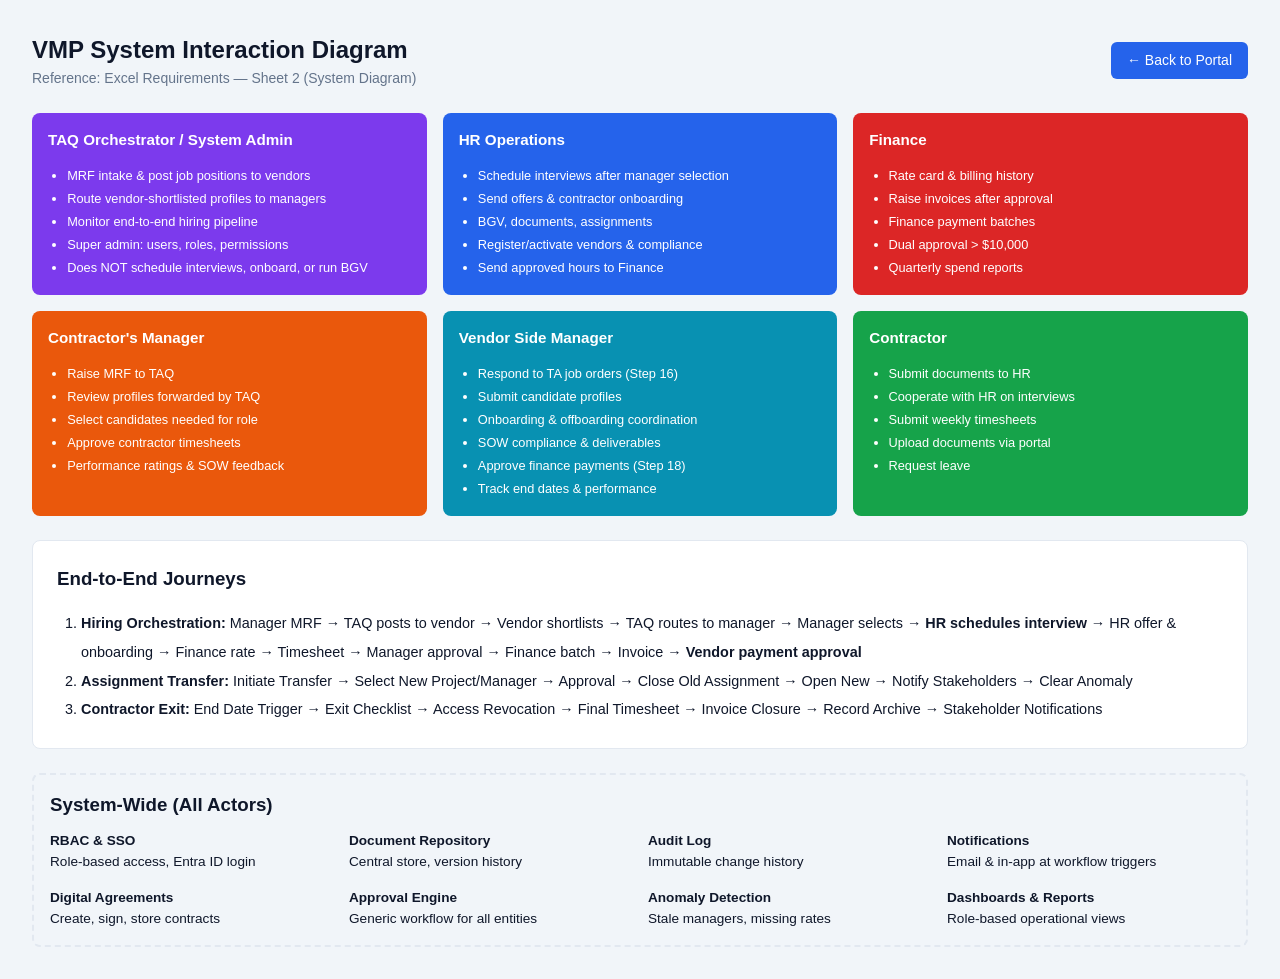
==== system-diagram.html @ d0c99cfb "Add VMP HTML mockup for stakeholder demos. Initial commit with static UI, workflow docs, and mock da" ====
<!DOCTYPE html>
<html lang="en">
<head>
  <meta charset="UTF-8">
  <meta name="viewport" content="width=device-width, initial-scale=1.0">
  <title>VMP — System Diagram</title>
  <link rel="stylesheet" href="assets/css/vmp.css">
  <style>
    .diagram-page { max-width: 1400px; margin: 0 auto; padding: 2rem; }
    .actor-box { border-radius: 8px; padding: 1rem; color: #fff; min-height: 180px; }
    .actor-box h3 { font-size: .95rem; margin-bottom: .75rem; }
    .actor-box ul { font-size: .8rem; padding-left: 1.2rem; line-height: 1.8; }
    .flow-section { background: var(--surface); border: 1px solid var(--border); border-radius: 8px; padding: 1.5rem; margin: 1.5rem 0; }
    .flow-section h3 { margin-bottom: 1rem; }
    .flow-section ol { padding-left: 1.5rem; line-height: 2; font-size: .9rem; }
    .system-wide { border: 2px dashed var(--border); border-radius: 8px; padding: 1rem; margin-top: 1.5rem; }
  </style>
</head>
<body style="background:var(--bg)">
  <div class="diagram-page">
    <div style="display:flex;justify-content:space-between;align-items:center;margin-bottom:1.5rem">
      <div>
        <h1 style="font-size:1.5rem">VMP System Interaction Diagram</h1>
        <p style="color:var(--muted);font-size:.875rem">Reference: Excel Requirements — Sheet 2 (System Diagram)</p>
      </div>
      <a href="index.html" class="btn btn-primary">← Back to Portal</a>
    </div>

    <div style="display:grid;grid-template-columns:repeat(3,1fr);gap:1rem">
      <div class="actor-box" style="background:#7c3aed">
        <h3>TAQ Orchestrator / System Admin</h3>
        <ul>
          <li>MRF intake & post job positions to vendors</li>
          <li>Route vendor-shortlisted profiles to managers</li>
          <li>Monitor end-to-end hiring pipeline</li>
          <li>Super admin: users, roles, permissions</li>
          <li>Does NOT schedule interviews, onboard, or run BGV</li>
        </ul>
      </div>
      <div class="actor-box" style="background:#2563eb">
        <h3>HR Operations</h3>
        <ul>
          <li>Schedule interviews after manager selection</li>
          <li>Send offers & contractor onboarding</li>
          <li>BGV, documents, assignments</li>
          <li>Register/activate vendors & compliance</li>
          <li>Send approved hours to Finance</li>
        </ul>
      </div>
      <div class="actor-box" style="background:#dc2626">
        <h3>Finance</h3>
        <ul>
          <li>Rate card & billing history</li>
          <li>Raise invoices after approval</li>
          <li>Finance payment batches</li>
          <li>Dual approval &gt; $10,000</li>
          <li>Quarterly spend reports</li>
        </ul>
      </div>
      <div class="actor-box" style="background:#ea580c">
        <h3>Contractor's Manager</h3>
        <ul>
          <li>Raise MRF to TAQ</li>
          <li>Review profiles forwarded by TAQ</li>
          <li>Select candidates needed for role</li>
          <li>Approve contractor timesheets</li>
          <li>Performance ratings & SOW feedback</li>
        </ul>
      </div>
      <div class="actor-box" style="background:#0891b2">
        <h3>Vendor Side Manager</h3>
        <ul>
          <li>Respond to TA job orders (Step 16)</li>
          <li>Submit candidate profiles</li>
          <li>Onboarding & offboarding coordination</li>
          <li>SOW compliance & deliverables</li>
          <li>Approve finance payments (Step 18)</li>
          <li>Track end dates & performance</li>
        </ul>
      </div>
      <div class="actor-box" style="background:#16a34a">
        <h3>Contractor</h3>
        <ul>
          <li>Submit documents to HR</li>
          <li>Cooperate with HR on interviews</li>
          <li>Submit weekly timesheets</li>
          <li>Upload documents via portal</li>
          <li>Request leave</li>
        </ul>
      </div>
    </div>

    <div class="flow-section">
      <h3>End-to-End Journeys</h3>
      <ol>
        <li><strong>Hiring Orchestration:</strong> Manager MRF → TAQ posts to vendor → Vendor shortlists → TAQ routes to manager → Manager selects → <strong>HR schedules interview</strong> → HR offer & onboarding → Finance rate → Timesheet → Manager approval → Finance batch → Invoice → <strong>Vendor payment approval</strong></li>
        <li><strong>Assignment Transfer:</strong> Initiate Transfer → Select New Project/Manager → Approval → Close Old Assignment → Open New → Notify Stakeholders → Clear Anomaly</li>
        <li><strong>Contractor Exit:</strong> End Date Trigger → Exit Checklist → Access Revocation → Final Timesheet → Invoice Closure → Record Archive → Stakeholder Notifications</li>
      </ol>
    </div>

    <div class="system-wide">
      <h3 style="margin-bottom:.75rem">System-Wide (All Actors)</h3>
      <div style="display:grid;grid-template-columns:repeat(4,1fr);gap:1rem;font-size:.85rem">
        <div><strong>RBAC & SSO</strong><br>Role-based access, Entra ID login</div>
        <div><strong>Document Repository</strong><br>Central store, version history</div>
        <div><strong>Audit Log</strong><br>Immutable change history</div>
        <div><strong>Notifications</strong><br>Email & in-app at workflow triggers</div>
        <div><strong>Digital Agreements</strong><br>Create, sign, store contracts</div>
        <div><strong>Approval Engine</strong><br>Generic workflow for all entities</div>
        <div><strong>Anomaly Detection</strong><br>Stale managers, missing rates</div>
        <div><strong>Dashboards & Reports</strong><br>Role-based operational views</div>
      </div>
    </div>
  </div>
</body>
</html>
---- assets/css/vmp.css ----
:root {
  --taq: #7c3aed;
  --hr: #2563eb;
  --finance: #dc2626;
  --manager: #ea580c;
  --contractor: #16a34a;
  --vendor: #0891b2;
  --bg: #f1f5f9;
  --surface: #ffffff;
  --border: #e2e8f0;
  --text: #0f172a;
  --muted: #64748b;
  --sidebar-w: 260px;
}

* { box-sizing: border-box; margin: 0; padding: 0; }

body {
  font-family: -apple-system, BlinkMacSystemFont, 'Segoe UI', Roboto, sans-serif;
  background: var(--bg);
  color: var(--text);
  line-height: 1.5;
}

a { color: var(--hr); text-decoration: none; }
a:hover { text-decoration: underline; }

/* Login */
.login-page {
  min-height: 100vh;
  display: flex;
  align-items: center;
  justify-content: center;
  background: linear-gradient(135deg, #1e293b 0%, #334155 100%);
}

.login-card {
  background: var(--surface);
  border-radius: 12px;
  padding: 2.5rem;
  width: 100%;
  max-width: 520px;
  box-shadow: 0 25px 50px rgba(0,0,0,.25);
}

.login-card h1 { font-size: 1.5rem; margin-bottom: .25rem; }
.login-card .subtitle { color: var(--muted); margin-bottom: 1.5rem; font-size: .9rem; }

.role-grid {
  display: grid;
  grid-template-columns: 1fr 1fr;
  gap: .75rem;
  margin: 1rem 0;
}

.role-btn {
  padding: 1rem;
  border: 2px solid var(--border);
  border-radius: 8px;
  background: var(--surface);
  cursor: pointer;
  text-align: left;
  transition: all .15s;
}

.role-btn:hover { border-color: var(--hr); background: #eff6ff; }
.role-btn.selected { border-color: var(--hr); background: #dbeafe; }
.role-btn .role-name { font-weight: 600; font-size: .85rem; }
.role-btn .role-desc { font-size: .75rem; color: var(--muted); margin-top: .25rem; }

.role-btn[data-role="taq"] { border-left: 4px solid var(--taq); }
.role-btn[data-role="hr"] { border-left: 4px solid var(--hr); }
.role-btn[data-role="finance"] { border-left: 4px solid var(--finance); }
.role-btn[data-role="manager"] { border-left: 4px solid var(--manager); }
.role-btn[data-role="contractor"] { border-left: 4px solid var(--contractor); }
.role-btn[data-role="vendor"] { border-left: 4px solid var(--vendor); }

.btn {
  display: inline-flex;
  align-items: center;
  gap: .5rem;
  padding: .5rem 1rem;
  border-radius: 6px;
  border: none;
  font-size: .875rem;
  font-weight: 500;
  cursor: pointer;
  transition: all .15s;
}

.btn-primary { background: var(--hr); color: #fff; }
.btn-primary:hover { background: #1d4ed8; }
.btn-secondary { background: var(--surface); color: var(--text); border: 1px solid var(--border); }
.btn-secondary:hover { background: var(--bg); }
.btn-success { background: #16a34a; color: #fff; }
.btn-danger { background: #dc2626; color: #fff; }
.btn-sm { padding: .35rem .65rem; font-size: .8rem; }

/* App shell */
.app-shell { display: flex; min-height: 100vh; }

.sidebar {
  width: var(--sidebar-w);
  background: #1e293b;
  color: #e2e8f0;
  display: flex;
  flex-direction: column;
  position: fixed;
  top: 0; left: 0; bottom: 0;
  overflow-y: auto;
  z-index: 100;
  border-right: 3px solid var(--sidebar-accent, #64748b);
  transition: border-color .2s ease;
}

.sidebar.role-taq { --sidebar-accent: var(--taq); }
.sidebar.role-hr { --sidebar-accent: var(--hr); }
.sidebar.role-finance { --sidebar-accent: var(--finance); }
.sidebar.role-manager { --sidebar-accent: var(--manager); }
.sidebar.role-contractor { --sidebar-accent: var(--contractor); }
.sidebar.role-vendor { --sidebar-accent: var(--vendor); }

.sidebar-role-label {
  padding: .5rem 1.25rem;
  font-size: .7rem;
  font-weight: 600;
  text-transform: uppercase;
  letter-spacing: .06em;
  color: var(--sidebar-accent, #94a3b8);
  border-bottom: 1px solid #334155;
  background: rgba(255,255,255,.03);
}

.sidebar-brand {
  padding: 1.25rem;
  border-bottom: 1px solid #334155;
  font-weight: 700;
  font-size: 1rem;
}

.sidebar-brand span { display: block; font-size: .7rem; font-weight: 400; color: #94a3b8; margin-top: .25rem; }

.sidebar-nav { padding: .75rem 0; flex: 1; }

.nav-section { padding: .5rem 1rem .25rem; font-size: .65rem; text-transform: uppercase; letter-spacing: .05em; color: #64748b; }

.nav-item {
  display: block;
  padding: .6rem 1.25rem;
  color: #cbd5e1;
  font-size: .875rem;
  cursor: pointer;
  border-left: 3px solid transparent;
  transition: all .15s;
}

.nav-item:hover { background: #334155; color: #fff; text-decoration: none; }
.nav-item.active { background: #334155; color: #fff; border-left-color: var(--sidebar-accent, var(--hr)); }

.nav-item .nav-badge {
  float: right;
  background: var(--finance);
  color: #fff;
  font-size: .65rem;
  font-weight: 700;
  padding: .1rem .4rem;
  border-radius: 999px;
  min-width: 18px;
  text-align: center;
}

.main-area { margin-left: var(--sidebar-w); flex: 1; display: flex; flex-direction: column; min-height: 100vh; }

.topbar {
  background: var(--surface);
  border-bottom: 1px solid var(--border);
  padding: .75rem 1.5rem;
  display: flex;
  align-items: center;
  justify-content: space-between;
  position: sticky;
  top: 0;
  z-index: 50;
}

.topbar-left h2 { font-size: 1.1rem; font-weight: 600; }
.topbar-left .breadcrumb { font-size: .8rem; color: var(--muted); }

.topbar-right { display: flex; align-items: center; gap: 1rem; }

.role-badge {
  padding: .25rem .75rem;
  border-radius: 999px;
  font-size: .75rem;
  font-weight: 600;
  color: #fff;
}

.role-badge.taq { background: var(--taq); }
.role-badge.hr { background: var(--hr); }
.role-badge.finance { background: var(--finance); }
.role-badge.manager { background: var(--manager); }
.role-badge.contractor { background: var(--contractor); }
.role-badge.vendor { background: var(--vendor); }

.notif-bell {
  position: relative;
  cursor: pointer;
  font-size: 1.25rem;
  padding: .25rem;
}

.notif-count {
  position: absolute;
  top: -4px; right: -4px;
  background: var(--finance);
  color: #fff;
  font-size: .65rem;
  font-weight: 700;
  width: 18px; height: 18px;
  border-radius: 50%;
  display: flex;
  align-items: center;
  justify-content: center;
}

.content { padding: 1.5rem; flex: 1; }

.screen-wrap { position: relative; }

/* Cards & stats */
.stats-grid {
  display: grid;
  grid-template-columns: repeat(auto-fit, minmax(200px, 1fr));
  gap: 1rem;
  margin-bottom: 1.5rem;
}

.stat-card {
  background: var(--surface);
  border: 1px solid var(--border);
  border-radius: 8px;
  padding: 1.25rem;
  cursor: pointer;
  transition: box-shadow .15s;
}

.stat-card:hover { box-shadow: 0 4px 12px rgba(0,0,0,.08); }
.stat-card .stat-value { font-size: 1.75rem; font-weight: 700; }
.stat-card .stat-label { font-size: .8rem; color: var(--muted); margin-top: .25rem; }
.stat-card .stat-change { font-size: .75rem; margin-top: .5rem; }
.stat-card.warning .stat-value { color: #ea580c; }
.stat-card.danger .stat-value { color: #dc2626; }
.stat-card.success .stat-value { color: #16a34a; }

.card {
  background: var(--surface);
  border: 1px solid var(--border);
  border-radius: 8px;
  margin-bottom: 1rem;
}

.card-header {
  padding: 1rem 1.25rem;
  border-bottom: 1px solid var(--border);
  display: flex;
  align-items: center;
  justify-content: space-between;
}

.card-header h3 { font-size: 1rem; font-weight: 600; }
.card-body { padding: 1.25rem; }

.grid-2 { display: grid; grid-template-columns: 1fr 1fr; gap: 1rem; }
.grid-3 { display: grid; grid-template-columns: 1fr 1fr 1fr; gap: 1rem; }

/* Tables */
.table-wrap { overflow-x: auto; }

table {
  width: 100%;
  border-collapse: collapse;
  font-size: .875rem;
}

th {
  text-align: left;
  padding: .75rem 1rem;
  background: var(--bg);
  border-bottom: 2px solid var(--border);
  font-weight: 600;
  font-size: .8rem;
  color: var(--muted);
  white-space: nowrap;
}

td {
  padding: .75rem 1rem;
  border-bottom: 1px solid var(--border);
  vertical-align: middle;
}

tr:hover td { background: #f8fafc; }

/* Badges */
.badge {
  display: inline-block;
  padding: .2rem .6rem;
  border-radius: 999px;
  font-size: .7rem;
  font-weight: 600;
  white-space: nowrap;
}

.badge-draft { background: #f1f5f9; color: #475569; }
.badge-pending { background: #fef3c7; color: #92400e; }
.badge-approved { background: #dcfce7; color: #166534; }
.badge-active { background: #dbeafe; color: #1e40af; }
.badge-rejected { background: #fee2e2; color: #991b1b; }
.badge-blocked { background: #fecaca; color: #7f1d1d; }
.badge-resolved { background: #d1fae5; color: #065f46; }
.badge-suspended { background: #e2e8f0; color: #475569; }
.badge-exited { background: #f1f5f9; color: #64748b; }
.badge-onboarding { background: #ede9fe; color: #5b21b6; }
.badge-cleared { background: #dcfce7; color: #166534; }
.badge-failed { background: #fee2e2; color: #991b1b; }
.badge-paid { background: #bbf7d0; color: #14532d; }

/* Forms */
.form-grid {
  display: grid;
  grid-template-columns: 1fr 1fr;
  gap: 1rem;
}

.form-group { margin-bottom: 1rem; }
.form-group.full { grid-column: 1 / -1; }

.form-group label {
  display: block;
  font-size: .8rem;
  font-weight: 500;
  margin-bottom: .35rem;
  color: var(--muted);
}

.form-group input,
.form-group select,
.form-group textarea {
  width: 100%;
  padding: .5rem .75rem;
  border: 1px solid var(--border);
  border-radius: 6px;
  font-size: .875rem;
}

.form-group input:disabled,
.form-group select:disabled {
  background: var(--bg);
  color: var(--muted);
}

.form-actions {
  display: flex;
  gap: .75rem;
  margin-top: 1.5rem;
  padding-top: 1rem;
  border-top: 1px solid var(--border);
}

/* Stepper */
.stepper {
  display: flex;
  gap: 0;
  margin-bottom: 1.5rem;
  overflow-x: auto;
}

.step {
  flex: 1;
  min-width: 100px;
  text-align: center;
  position: relative;
}

.step::after {
  content: '';
  position: absolute;
  top: 16px;
  left: 50%;
  width: 100%;
  height: 2px;
  background: var(--border);
  z-index: 0;
}

.step:last-child::after { display: none; }

.step-circle {
  width: 32px; height: 32px;
  border-radius: 50%;
  background: var(--border);
  color: var(--muted);
  display: flex;
  align-items: center;
  justify-content: center;
  margin: 0 auto .5rem;
  font-size: .75rem;
  font-weight: 700;
  position: relative;
  z-index: 1;
  transition: transform .15s;
}

.step.done .step-circle { background: #16a34a; color: #fff; }
.step.current .step-circle { background: var(--hr); color: #fff; }
.step.pending .step-circle { background: var(--border); color: var(--muted); }

.step-label { font-size: .7rem; color: var(--muted); }

.stepper-interactive .step {
  cursor: pointer;
  transition: opacity .15s;
}

.stepper-interactive .step:hover .step-label { color: var(--text); }
.stepper-interactive .step:hover .step-circle { transform: scale(1.08); }
.stepper-interactive .step:focus-visible { outline: 2px solid var(--hr); outline-offset: 2px; border-radius: 4px; }

.process-flow-panels { margin-top: .5rem; }
.process-flow-panel { display: none; }
.process-flow-panel.active { display: block; }

/* Kanban */
.kanban {
  display: grid;
  grid-template-columns: repeat(5, 1fr);
  gap: .75rem;
  min-height: 300px;
}

.kanban-col {
  background: var(--bg);
  border-radius: 8px;
  padding: .75rem;
}

.kanban-col h4 {
  font-size: .75rem;
  text-transform: uppercase;
  color: var(--muted);
  margin-bottom: .75rem;
  padding-bottom: .5rem;
  border-bottom: 2px solid var(--border);
}

.kanban-card {
  background: var(--surface);
  border: 1px solid var(--border);
  border-radius: 6px;
  padding: .75rem;
  margin-bottom: .5rem;
  font-size: .8rem;
  cursor: pointer;
}

.kanban-card:hover { box-shadow: 0 2px 8px rgba(0,0,0,.1); }
.kanban-card .name { font-weight: 600; }
.kanban-card .meta { font-size: .7rem; color: var(--muted); margin-top: .25rem; }

/* Entity links */
.entity-link {
  color: var(--hr);
  cursor: pointer;
  font-weight: 500;
}
.entity-link:hover { text-decoration: underline; }

.chip {
  display: inline-block;
  padding: .15rem .5rem;
  background: #eff6ff;
  border-radius: 4px;
  font-size: .75rem;
  margin: .15rem;
  cursor: pointer;
}

.chip:hover { background: #dbeafe; }

/* Tabs */
.tabs {
  display: flex;
  border-bottom: 1px solid var(--border);
  margin-bottom: 1rem;
}

.tab {
  padding: .75rem 1.25rem;
  cursor: pointer;
  font-size: .875rem;
  color: var(--muted);
  border-bottom: 2px solid transparent;
  margin-bottom: -1px;
}

.tab.active { color: var(--hr); border-bottom-color: var(--hr); font-weight: 600; }
.tab:hover { color: var(--text); }

.tab-panel { display: none; }
.tab-panel.active { display: block; }

/* Alert */
.alert {
  padding: .75rem 1rem;
  border-radius: 6px;
  margin-bottom: 1rem;
  font-size: .875rem;
}

.alert-info { background: #eff6ff; border: 1px solid #bfdbfe; color: #1e40af; }
.alert-warning { background: #fffbeb; border: 1px solid #fde68a; color: #92400e; }
.alert-danger { background: #fef2f2; border: 1px solid #fecaca; color: #991b1b; }
.alert-success { background: #f0fdf4; border: 1px solid #bbf7d0; color: #166534; }

/* Checklist */
.checklist-item {
  display: flex;
  align-items: center;
  gap: .75rem;
  padding: .75rem;
  border-bottom: 1px solid var(--border);
}

.checklist-item input[type="checkbox"] { width: 18px; height: 18px; }
.checklist-item.done { opacity: .6; }
.checklist-item.done .item-label { text-decoration: line-through; }

/* Timeline */
.timeline { padding-left: 1.5rem; border-left: 2px solid var(--border); }
.timeline-item { margin-bottom: 1rem; position: relative; }
.timeline-item::before {
  content: '';
  position: absolute;
  left: -1.65rem;
  top: .35rem;
  width: 10px; height: 10px;
  border-radius: 50%;
  background: var(--hr);
}
.timeline-item .time { font-size: .75rem; color: var(--muted); }
.timeline-item .action { font-weight: 500; font-size: .875rem; }

/* Toast */
.toast {
  position: fixed;
  bottom: 1.5rem;
  right: 1.5rem;
  background: #1e293b;
  color: #fff;
  padding: .75rem 1.25rem;
  border-radius: 8px;
  font-size: .875rem;
  z-index: 9999;
  animation: slideIn .3s ease;
}

@keyframes slideIn {
  from { transform: translateY(20px); opacity: 0; }
  to { transform: translateY(0); opacity: 1; }
}

.toolbar {
  display: flex;
  gap: .75rem;
  margin-bottom: 1rem;
  flex-wrap: wrap;
  align-items: center;
}

.toolbar input[type="search"],
.toolbar select {
  padding: .45rem .75rem;
  border: 1px solid var(--border);
  border-radius: 6px;
  font-size: .875rem;
}

.search-input { min-width: 220px; }

.empty-state {
  text-align: center;
  padding: 3rem;
  color: var(--muted);
}

tr.row-blocked, tbody tr.row-blocked {
  background: #fef2f2;
}

tr.row-blocked td:first-child {
  border-left: 3px solid #dc2626;
}

.detail-row {
  display: flex;
  padding: .5rem 0;
  border-bottom: 1px solid var(--border);
}

.detail-row .label { width: 180px; font-size: .8rem; color: var(--muted); flex-shrink: 0; }
.detail-row .value { font-size: .875rem; }

@media (max-width: 1024px) {
  .sidebar { width: 220px; }
  .main-area { margin-left: 220px; }
  .kanban { grid-template-columns: repeat(3, 1fr); }
  .form-grid, .grid-2, .grid-3 { grid-template-columns: 1fr; }
}

@media (max-width: 768px) {
  .sidebar { display: none; }
  .main-area { margin-left: 0; }
  .role-grid { grid-template-columns: 1fr; }
}
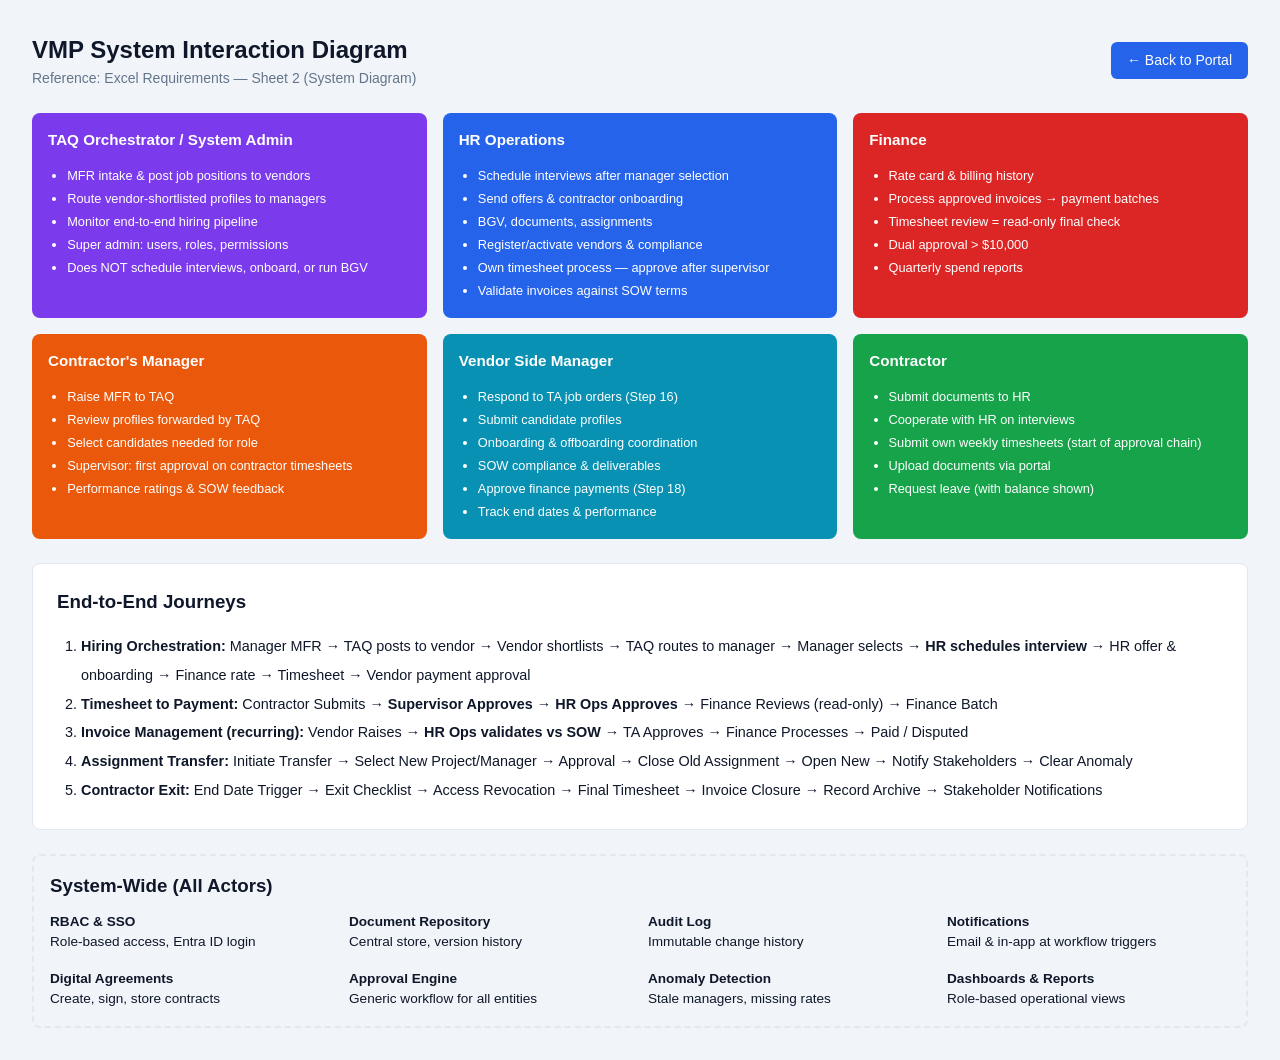
==== commit 4479e3e0: "Update VMP mockup from stakeholder feedback. Add invoice module, timesheet ownership flow, document " ====
--- a/system-diagram.html
+++ b/system-diagram.html
@@ -30,7 +30,7 @@
       <div class="actor-box" style="background:#7c3aed">
         <h3>TAQ Orchestrator / System Admin</h3>
         <ul>
-          <li>MRF intake & post job positions to vendors</li>
+          <li>MFR intake & post job positions to vendors</li>
           <li>Route vendor-shortlisted profiles to managers</li>
           <li>Monitor end-to-end hiring pipeline</li>
           <li>Super admin: users, roles, permissions</li>
@@ -44,15 +44,16 @@
           <li>Send offers & contractor onboarding</li>
           <li>BGV, documents, assignments</li>
           <li>Register/activate vendors & compliance</li>
-          <li>Send approved hours to Finance</li>
+          <li>Own timesheet process — approve after supervisor</li>
+          <li>Validate invoices against SOW terms</li>
         </ul>
       </div>
       <div class="actor-box" style="background:#dc2626">
         <h3>Finance</h3>
         <ul>
           <li>Rate card & billing history</li>
-          <li>Raise invoices after approval</li>
-          <li>Finance payment batches</li>
+          <li>Process approved invoices → payment batches</li>
+          <li>Timesheet review = read-only final check</li>
           <li>Dual approval &gt; $10,000</li>
           <li>Quarterly spend reports</li>
         </ul>
@@ -60,10 +61,10 @@
       <div class="actor-box" style="background:#ea580c">
         <h3>Contractor's Manager</h3>
         <ul>
-          <li>Raise MRF to TAQ</li>
+          <li>Raise MFR to TAQ</li>
           <li>Review profiles forwarded by TAQ</li>
           <li>Select candidates needed for role</li>
-          <li>Approve contractor timesheets</li>
+          <li>Supervisor: first approval on contractor timesheets</li>
           <li>Performance ratings & SOW feedback</li>
         </ul>
       </div>
@@ -83,9 +84,9 @@
         <ul>
           <li>Submit documents to HR</li>
           <li>Cooperate with HR on interviews</li>
-          <li>Submit weekly timesheets</li>
+          <li>Submit own weekly timesheets (start of approval chain)</li>
           <li>Upload documents via portal</li>
-          <li>Request leave</li>
+          <li>Request leave (with balance shown)</li>
         </ul>
       </div>
     </div>
@@ -93,7 +94,9 @@
     <div class="flow-section">
       <h3>End-to-End Journeys</h3>
       <ol>
-        <li><strong>Hiring Orchestration:</strong> Manager MRF → TAQ posts to vendor → Vendor shortlists → TAQ routes to manager → Manager selects → <strong>HR schedules interview</strong> → HR offer & onboarding → Finance rate → Timesheet → Manager approval → Finance batch → Invoice → <strong>Vendor payment approval</strong></li>
+        <li><strong>Hiring Orchestration:</strong> Manager MFR → TAQ posts to vendor → Vendor shortlists → TAQ routes to manager → Manager selects → <strong>HR schedules interview</strong> → HR offer & onboarding → Finance rate → Timesheet → Vendor payment approval</li>
+        <li><strong>Timesheet to Payment:</strong> Contractor Submits → <strong>Supervisor Approves</strong> → <strong>HR Ops Approves</strong> → Finance Reviews (read-only) → Finance Batch</li>
+        <li><strong>Invoice Management (recurring):</strong> Vendor Raises → <strong>HR Ops validates vs SOW</strong> → TA Approves → Finance Processes → Paid / Disputed</li>
         <li><strong>Assignment Transfer:</strong> Initiate Transfer → Select New Project/Manager → Approval → Close Old Assignment → Open New → Notify Stakeholders → Clear Anomaly</li>
         <li><strong>Contractor Exit:</strong> End Date Trigger → Exit Checklist → Access Revocation → Final Timesheet → Invoice Closure → Record Archive → Stakeholder Notifications</li>
       </ol>
--- a/assets/css/vmp.css
+++ b/assets/css/vmp.css
@@ -45,6 +45,33 @@
 
 .login-card h1 { font-size: 1.5rem; margin-bottom: .25rem; }
 .login-card .subtitle { color: var(--muted); margin-bottom: 1.5rem; font-size: .9rem; }
+.login-brand {
+  font-size: 1rem;
+  font-weight: 700;
+  letter-spacing: .04em;
+  color: var(--taq);
+  margin-bottom: 1rem;
+}
+.login-field { margin-bottom: 1rem; text-align: left; }
+.login-field label {
+  display: block;
+  font-size: .8rem;
+  font-weight: 600;
+  color: var(--text);
+  margin-bottom: .35rem;
+}
+.login-field input {
+  width: 100%;
+  padding: .65rem .75rem;
+  border: 1px solid var(--border);
+  border-radius: 8px;
+  font-size: .9rem;
+  background: var(--surface);
+}
+.login-field input:focus { outline: none; border-color: var(--hr); box-shadow: 0 0 0 3px rgba(37,99,235,.12); }
+.login-submit { width: 100%; justify-content: center; margin-top: .25rem; padding: .7rem 1rem; }
+.login-error { color: #dc2626; font-size: .8rem; min-height: 1rem; margin-bottom: .5rem; text-align: left; }
+.login-note { color: var(--muted); font-size: .78rem; margin-top: 1.25rem; line-height: 1.5; }
 
 .role-grid {
   display: grid;
@@ -203,11 +230,18 @@
 .role-badge.contractor { background: var(--contractor); }
 .role-badge.vendor { background: var(--vendor); }
 
+.notif-wrap {
+  position: relative;
+}
+
 .notif-bell {
   position: relative;
   cursor: pointer;
   font-size: 1.25rem;
-  padding: .25rem;
+  padding: .25rem .4rem;
+  border: none;
+  background: transparent;
+  line-height: 1;
 }
 
 .notif-count {
@@ -217,11 +251,84 @@
   color: #fff;
   font-size: .65rem;
   font-weight: 700;
-  width: 18px; height: 18px;
+  min-width: 18px; height: 18px;
+  padding: 0 4px;
   border-radius: 50%;
   display: flex;
   align-items: center;
   justify-content: center;
+}
+
+.notif-panel {
+  position: absolute;
+  right: 0;
+  top: calc(100% + 8px);
+  width: min(380px, calc(100vw - 2rem));
+  max-height: 420px;
+  background: var(--surface);
+  border: 1px solid var(--border);
+  border-radius: 10px;
+  box-shadow: 0 12px 40px rgba(15, 23, 42, .18);
+  z-index: 1000;
+  display: flex;
+  flex-direction: column;
+  overflow: hidden;
+}
+
+.notif-panel[hidden] { display: none !important; }
+
+.notif-panel-header {
+  display: flex;
+  align-items: center;
+  justify-content: space-between;
+  gap: .75rem;
+  padding: .75rem 1rem;
+  border-bottom: 1px solid var(--border);
+  background: var(--bg);
+}
+
+.notif-panel-list {
+  overflow-y: auto;
+  flex: 1;
+}
+
+.notif-item {
+  display: block;
+  width: 100%;
+  text-align: left;
+  border: none;
+  border-bottom: 1px solid var(--border);
+  background: var(--surface);
+  padding: .85rem 1rem;
+  cursor: pointer;
+  transition: background .12s;
+}
+
+.notif-item:hover { background: #f8fafc; }
+.notif-item.unread { background: #eff6ff; }
+.notif-item.unread:hover { background: #dbeafe; }
+
+.notif-item-title {
+  font-size: .85rem;
+  font-weight: 600;
+  color: var(--text);
+  margin-bottom: .2rem;
+  line-height: 1.35;
+}
+
+.notif-item-meta {
+  font-size: .75rem;
+  color: var(--muted);
+  display: flex;
+  flex-wrap: wrap;
+  gap: .35rem .75rem;
+}
+
+.notif-empty {
+  padding: 1.5rem 1rem;
+  text-align: center;
+  color: var(--muted);
+  font-size: .85rem;
 }
 
 .content { padding: 1.5rem; flex: 1; }
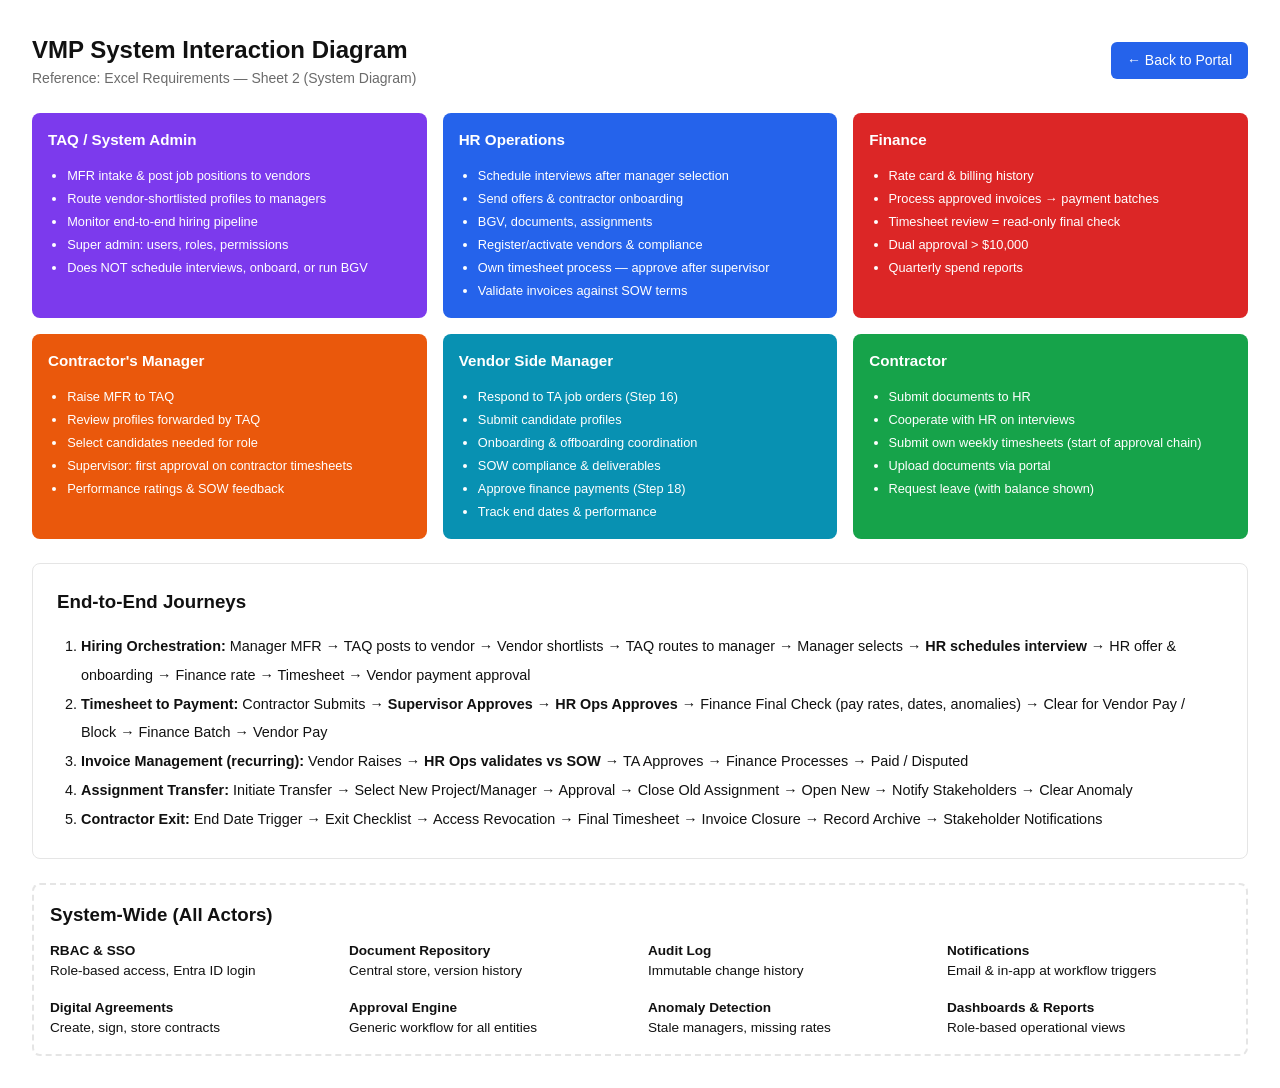
==== commit bdfdea3c: "Add Finance timesheet final check before vendor payment. Document and wire the post-manager Finance " ====
--- a/system-diagram.html
+++ b/system-diagram.html
@@ -28,7 +28,7 @@
 
     <div style="display:grid;grid-template-columns:repeat(3,1fr);gap:1rem">
       <div class="actor-box" style="background:#7c3aed">
-        <h3>TAQ Orchestrator / System Admin</h3>
+        <h3>TAQ / System Admin</h3>
         <ul>
           <li>MFR intake & post job positions to vendors</li>
           <li>Route vendor-shortlisted profiles to managers</li>
@@ -95,7 +95,7 @@
       <h3>End-to-End Journeys</h3>
       <ol>
         <li><strong>Hiring Orchestration:</strong> Manager MFR → TAQ posts to vendor → Vendor shortlists → TAQ routes to manager → Manager selects → <strong>HR schedules interview</strong> → HR offer & onboarding → Finance rate → Timesheet → Vendor payment approval</li>
-        <li><strong>Timesheet to Payment:</strong> Contractor Submits → <strong>Supervisor Approves</strong> → <strong>HR Ops Approves</strong> → Finance Reviews (read-only) → Finance Batch</li>
+        <li><strong>Timesheet to Payment:</strong> Contractor Submits → <strong>Supervisor Approves</strong> → <strong>HR Ops Approves</strong> → Finance Final Check (pay rates, dates, anomalies) → Clear for Vendor Pay / Block → Finance Batch → Vendor Pay</li>
         <li><strong>Invoice Management (recurring):</strong> Vendor Raises → <strong>HR Ops validates vs SOW</strong> → TA Approves → Finance Processes → Paid / Disputed</li>
         <li><strong>Assignment Transfer:</strong> Initiate Transfer → Select New Project/Manager → Approval → Close Old Assignment → Open New → Notify Stakeholders → Clear Anomaly</li>
         <li><strong>Contractor Exit:</strong> End Date Trigger → Exit Checklist → Access Revocation → Final Timesheet → Invoice Closure → Record Archive → Stakeholder Notifications</li>
--- a/assets/css/vmp.css
+++ b/assets/css/vmp.css
@@ -5,12 +5,15 @@
   --manager: #ea580c;
   --contractor: #16a34a;
   --vendor: #0891b2;
-  --bg: #f1f5f9;
+  --bg: #ffffff;
   --surface: #ffffff;
-  --border: #e2e8f0;
-  --text: #0f172a;
-  --muted: #64748b;
-  --sidebar-w: 260px;
+  --sidebar-bg: #f3f3f3;
+  --sidebar-hover: #eaeaea;
+  --sidebar-active: #e4e4e4;
+  --border: #e5e5e5;
+  --text: #111111;
+  --muted: #6b6b6b;
+  --sidebar-w: 210px;
 }
 
 * { box-sizing: border-box; margin: 0; padding: 0; }
@@ -20,6 +23,7 @@
   background: var(--bg);
   color: var(--text);
   line-height: 1.5;
+  font-weight: 400;
 }
 
 a { color: var(--hr); text-decoration: none; }
@@ -31,7 +35,7 @@
   display: flex;
   align-items: center;
   justify-content: center;
-  background: linear-gradient(135deg, #1e293b 0%, #334155 100%);
+  background: #f7f7f7;
 }
 
 .login-card {
@@ -40,23 +44,20 @@
   padding: 2.5rem;
   width: 100%;
   max-width: 520px;
-  box-shadow: 0 25px 50px rgba(0,0,0,.25);
+  box-shadow: 0 8px 30px rgba(0,0,0,.06);
+  border: 1px solid var(--border);
 }
 
 .login-card h1 { font-size: 1.5rem; margin-bottom: .25rem; }
 .login-card .subtitle { color: var(--muted); margin-bottom: 1.5rem; font-size: .9rem; }
 .login-brand {
-  font-size: 1rem;
-  font-weight: 700;
-  letter-spacing: .04em;
-  color: var(--taq);
   margin-bottom: 1rem;
 }
 .login-field { margin-bottom: 1rem; text-align: left; }
 .login-field label {
   display: block;
   font-size: .8rem;
-  font-weight: 600;
+  font-weight: 400;
   color: var(--text);
   margin-bottom: .35rem;
 }
@@ -92,7 +93,7 @@
 
 .role-btn:hover { border-color: var(--hr); background: #eff6ff; }
 .role-btn.selected { border-color: var(--hr); background: #dbeafe; }
-.role-btn .role-name { font-weight: 600; font-size: .85rem; }
+.role-btn .role-name { font-weight: 400; font-size: .85rem; }
 .role-btn .role-desc { font-size: .75rem; color: var(--muted); margin-top: .25rem; }
 
 .role-btn[data-role="taq"] { border-left: 4px solid var(--taq); }
@@ -110,7 +111,7 @@
   border-radius: 6px;
   border: none;
   font-size: .875rem;
-  font-weight: 500;
+  font-weight: 400;
   cursor: pointer;
   transition: all .15s;
 }
@@ -128,16 +129,15 @@
 
 .sidebar {
   width: var(--sidebar-w);
-  background: #1e293b;
-  color: #e2e8f0;
+  background: var(--sidebar-bg);
+  color: var(--text);
   display: flex;
   flex-direction: column;
   position: fixed;
   top: 0; left: 0; bottom: 0;
   overflow-y: auto;
   z-index: 100;
-  border-right: 3px solid var(--sidebar-accent, #64748b);
-  transition: border-color .2s ease;
+  border-right: 1px solid var(--border);
 }
 
 .sidebar.role-taq { --sidebar-accent: var(--taq); }
@@ -148,52 +148,175 @@
 .sidebar.role-vendor { --sidebar-accent: var(--vendor); }
 
 .sidebar-role-label {
-  padding: .5rem 1.25rem;
+  padding: .45rem 1rem;
+  font-size: .72rem;
+  font-weight: 400;
+  letter-spacing: 0;
+  text-transform: none;
+  color: var(--muted);
+  border-bottom: 1px solid var(--border);
+}
+
+.sidebar-brand {
+  padding: 1rem 1rem .85rem;
+  border-bottom: 1px solid var(--border);
+  font-weight: 400;
+  font-size: .95rem;
+  color: var(--text);
+}
+
+.brand-lockup {
+  display: flex;
+  align-items: center;
+  gap: .45rem;
+  min-width: 0;
+}
+
+.brand-logo {
+  height: 22px;
+  width: auto;
+  display: block;
+  flex-shrink: 0;
+}
+
+.brand-name {
+  font-size: .95rem;
+  font-weight: 400;
+  color: var(--text);
+  white-space: nowrap;
+  line-height: 1;
+}
+
+.sidebar-nav {
+  padding: .5rem 0;
+  flex: 1;
+}
+
+.sidebar-footer {
+  padding: .5rem 0 .75rem;
+  border-top: 1px solid var(--border);
+}
+
+.nav-section {
+  padding: .4rem .85rem .2rem;
   font-size: .7rem;
-  font-weight: 600;
-  text-transform: uppercase;
-  letter-spacing: .06em;
-  color: var(--sidebar-accent, #94a3b8);
-  border-bottom: 1px solid #334155;
-  background: rgba(255,255,255,.03);
-}
-
-.sidebar-brand {
-  padding: 1.25rem;
-  border-bottom: 1px solid #334155;
-  font-weight: 700;
-  font-size: 1rem;
-}
-
-.sidebar-brand span { display: block; font-size: .7rem; font-weight: 400; color: #94a3b8; margin-top: .25rem; }
-
-.sidebar-nav { padding: .75rem 0; flex: 1; }
-
-.nav-section { padding: .5rem 1rem .25rem; font-size: .65rem; text-transform: uppercase; letter-spacing: .05em; color: #64748b; }
-
-.nav-item {
-  display: block;
-  padding: .6rem 1.25rem;
-  color: #cbd5e1;
-  font-size: .875rem;
-  cursor: pointer;
-  border-left: 3px solid transparent;
-  transition: all .15s;
-}
-
-.nav-item:hover { background: #334155; color: #fff; text-decoration: none; }
-.nav-item.active { background: #334155; color: #fff; border-left-color: var(--sidebar-accent, var(--hr)); }
-
+  text-transform: none;
+  letter-spacing: 0;
+  color: var(--muted);
+}
+
+/* Collapsible sidebar sections */
+.nav-section-toggle {
+  display: flex;
+  align-items: center;
+  gap: .55rem;
+  padding: .5rem .85rem;
+  margin: .1rem .4rem;
+  border-radius: 6px;
+  cursor: pointer;
+  user-select: none;
+  font-size: .84rem;
+  font-weight: 400;
+  color: var(--text);
+  transition: color .15s, background .15s;
+}
+.nav-section-toggle:hover { color: var(--text); background: var(--sidebar-hover); }
+
+/* Single-item sections rendered as direct top-level links, styled like headings */
+.nav-item.nav-item-top {
+  display: flex;
+  align-items: center;
+  gap: .55rem;
+  font-size: .84rem;
+  font-weight: 400;
+  text-transform: none;
+  letter-spacing: 0;
+  color: var(--text);
+  padding: .5rem .85rem;
+  margin: .1rem .4rem;
+  border-radius: 6px;
+  border-left: none;
+}
+.nav-section-toggle .nav-section-label { flex: 1; min-width: 0; line-height: 1.3; }
+.nav-section-toggle .nav-caret {
+  font-size: .65rem;
+  color: var(--muted);
+  transition: transform .15s ease;
+  flex-shrink: 0;
+}
+.nav-section-toggle.open .nav-caret { transform: rotate(90deg); }
+.nav-section-toggle .nav-badge,
 .nav-item .nav-badge {
-  float: right;
   background: var(--finance);
   color: #fff;
-  font-size: .65rem;
-  font-weight: 700;
-  padding: .1rem .4rem;
+  font-size: .62rem;
+  font-weight: 400;
+  padding: .1rem .35rem;
   border-radius: 999px;
-  min-width: 18px;
+  min-width: 16px;
   text-align: center;
+  margin-left: auto;
+  flex-shrink: 0;
+}
+
+.nav-item .nav-item-label {
+  flex: 1;
+  min-width: 0;
+}
+.nav-icon {
+  width: 15px;
+  height: 15px;
+  flex-shrink: 0;
+  color: var(--muted);
+  display: inline-flex;
+  align-items: center;
+  justify-content: center;
+}
+.nav-icon svg {
+  width: 15px;
+  height: 15px;
+  stroke: currentColor;
+  fill: none;
+  stroke-width: 1.6;
+  stroke-linecap: round;
+  stroke-linejoin: round;
+}
+.nav-section-toggle:hover .nav-icon,
+.nav-item.nav-item-top:hover .nav-icon,
+.nav-item.nav-item-top.active .nav-icon {
+  color: var(--text);
+}
+
+.nav-section-items { display: none; padding: .1rem 0 .35rem; }
+.nav-section-items.open { display: block; }
+.nav-section-items .nav-item {
+  padding: .38rem .85rem .38rem 2.35rem;
+  margin: 0 .4rem;
+  font-size: .74rem;
+}
+
+.nav-item {
+  display: flex;
+  align-items: center;
+  gap: .45rem;
+  padding: .45rem .85rem;
+  margin: .05rem .4rem;
+  border-radius: 6px;
+  color: var(--text);
+  font-size: .74rem;
+  font-weight: 400;
+  cursor: pointer;
+  border-left: none;
+  transition: background .15s, color .15s;
+  text-decoration: none;
+  line-height: 1.35;
+}
+
+.nav-item:hover { background: var(--sidebar-hover); color: var(--text); text-decoration: none; }
+.nav-item.active {
+  background: var(--sidebar-active);
+  color: var(--text);
+  box-shadow: inset 2px 0 0 var(--sidebar-accent, var(--hr));
 }
 
 .main-area { margin-left: var(--sidebar-w); flex: 1; display: flex; flex-direction: column; min-height: 100vh; }
@@ -210,25 +333,9 @@
   z-index: 50;
 }
 
-.topbar-left h2 { font-size: 1.1rem; font-weight: 600; }
-.topbar-left .breadcrumb { font-size: .8rem; color: var(--muted); }
+.topbar-left h2 { font-size: 1.05rem; font-weight: 400; color: var(--text); }
 
 .topbar-right { display: flex; align-items: center; gap: 1rem; }
-
-.role-badge {
-  padding: .25rem .75rem;
-  border-radius: 999px;
-  font-size: .75rem;
-  font-weight: 600;
-  color: #fff;
-}
-
-.role-badge.taq { background: var(--taq); }
-.role-badge.hr { background: var(--hr); }
-.role-badge.finance { background: var(--finance); }
-.role-badge.manager { background: var(--manager); }
-.role-badge.contractor { background: var(--contractor); }
-.role-badge.vendor { background: var(--vendor); }
 
 .notif-wrap {
   position: relative;
@@ -237,21 +344,38 @@
 .notif-bell {
   position: relative;
   cursor: pointer;
-  font-size: 1.25rem;
-  padding: .25rem .4rem;
-  border: none;
-  background: transparent;
+  width: 34px;
+  height: 34px;
+  padding: 0;
+  border: 1px solid var(--border);
+  border-radius: 8px;
+  background: var(--surface);
+  color: var(--text);
+  display: inline-flex;
+  align-items: center;
+  justify-content: center;
   line-height: 1;
+  transition: background .15s, border-color .15s;
+}
+.notif-bell:hover { background: #f7f7f7; border-color: #d4d4d4; }
+.notif-bell svg {
+  width: 16px;
+  height: 16px;
+  stroke: currentColor;
+  fill: none;
+  stroke-width: 1.7;
+  stroke-linecap: round;
+  stroke-linejoin: round;
 }
 
 .notif-count {
   position: absolute;
-  top: -4px; right: -4px;
+  top: -5px; right: -5px;
   background: var(--finance);
   color: #fff;
-  font-size: .65rem;
-  font-weight: 700;
-  min-width: 18px; height: 18px;
+  font-size: .62rem;
+  font-weight: 400;
+  min-width: 16px; height: 16px;
   padding: 0 4px;
   border-radius: 50%;
   display: flex;
@@ -310,7 +434,7 @@
 
 .notif-item-title {
   font-size: .85rem;
-  font-weight: 600;
+  font-weight: 400;
   color: var(--text);
   margin-bottom: .2rem;
   line-height: 1.35;
@@ -331,7 +455,7 @@
   font-size: .85rem;
 }
 
-.content { padding: 1.5rem; flex: 1; }
+.content { padding: 1.5rem; flex: 1; background: var(--bg); }
 
 .screen-wrap { position: relative; }
 
@@ -353,7 +477,7 @@
 }
 
 .stat-card:hover { box-shadow: 0 4px 12px rgba(0,0,0,.08); }
-.stat-card .stat-value { font-size: 1.75rem; font-weight: 700; }
+.stat-card .stat-value { font-size: 1.75rem; font-weight: 400; }
 .stat-card .stat-label { font-size: .8rem; color: var(--muted); margin-top: .25rem; }
 .stat-card .stat-change { font-size: .75rem; margin-top: .5rem; }
 .stat-card.warning .stat-value { color: #ea580c; }
@@ -375,7 +499,7 @@
   justify-content: space-between;
 }
 
-.card-header h3 { font-size: 1rem; font-weight: 600; }
+.card-header h3 { font-size: 1rem; font-weight: 400; }
 .card-body { padding: 1.25rem; }
 
 .grid-2 { display: grid; grid-template-columns: 1fr 1fr; gap: 1rem; }
@@ -393,9 +517,9 @@
 th {
   text-align: left;
   padding: .75rem 1rem;
-  background: var(--bg);
+  background: #fafafa;
   border-bottom: 2px solid var(--border);
-  font-weight: 600;
+  font-weight: 400;
   font-size: .8rem;
   color: var(--muted);
   white-space: nowrap;
@@ -415,7 +539,7 @@
   padding: .2rem .6rem;
   border-radius: 999px;
   font-size: .7rem;
-  font-weight: 600;
+  font-weight: 400;
   white-space: nowrap;
 }
 
@@ -446,7 +570,7 @@
 .form-group label {
   display: block;
   font-size: .8rem;
-  font-weight: 500;
+  font-weight: 400;
   margin-bottom: .35rem;
   color: var(--muted);
 }
@@ -513,7 +637,7 @@
   justify-content: center;
   margin: 0 auto .5rem;
   font-size: .75rem;
-  font-weight: 700;
+  font-weight: 400;
   position: relative;
   z-index: 1;
   transition: transform .15s;
@@ -524,6 +648,41 @@
 .step.pending .step-circle { background: var(--border); color: var(--muted); }
 
 .step-label { font-size: .7rem; color: var(--muted); }
+
+.step.step-locked {
+  opacity: .55;
+}
+.step.step-locked .step-circle {
+  background: #f3f3f3;
+  color: var(--muted);
+  border: 1px dashed #cfcfcf;
+}
+.step.step-locked.current .step-circle {
+  background: #f3f3f3;
+  color: var(--text);
+  border-color: var(--text);
+}
+.step.step-locked .step-label {
+  font-style: italic;
+}
+
+.actor-gate {
+  padding: .35rem 0 .15rem;
+  max-width: 420px;
+}
+.actor-gate-msg {
+  font-size: .9rem;
+  color: var(--text);
+  margin-bottom: .35rem;
+}
+.actor-gate-role {
+  color: var(--text);
+}
+.actor-gate-hint {
+  font-size: .85rem;
+  color: var(--muted);
+  margin-bottom: .9rem;
+}
 
 .stepper-interactive .step {
   cursor: pointer;
@@ -554,7 +713,8 @@
 
 .kanban-col h4 {
   font-size: .75rem;
-  text-transform: uppercase;
+  text-transform: none;
+  font-weight: 400;
   color: var(--muted);
   margin-bottom: .75rem;
   padding-bottom: .5rem;
@@ -572,14 +732,14 @@
 }
 
 .kanban-card:hover { box-shadow: 0 2px 8px rgba(0,0,0,.1); }
-.kanban-card .name { font-weight: 600; }
+.kanban-card .name { font-weight: 400; }
 .kanban-card .meta { font-size: .7rem; color: var(--muted); margin-top: .25rem; }
 
 /* Entity links */
 .entity-link {
   color: var(--hr);
   cursor: pointer;
-  font-weight: 500;
+  font-weight: 400;
 }
 .entity-link:hover { text-decoration: underline; }
 
@@ -611,8 +771,12 @@
   margin-bottom: -1px;
 }
 
-.tab.active { color: var(--hr); border-bottom-color: var(--hr); font-weight: 600; }
+.tab.active { color: var(--hr); border-bottom-color: var(--hr); font-weight: 400; }
 .tab:hover { color: var(--text); }
+
+/* Sub-navigation between sibling screens (rendered as links, styled as tabs) */
+.subnav a.tab { text-decoration: none; }
+.subnav a.tab:hover { text-decoration: none; color: var(--text); }
 
 .tab-panel { display: none; }
 .tab-panel.active { display: block; }
@@ -656,7 +820,7 @@
   background: var(--hr);
 }
 .timeline-item .time { font-size: .75rem; color: var(--muted); }
-.timeline-item .action { font-weight: 500; font-size: .875rem; }
+.timeline-item .action { font-weight: 400; font-size: .875rem; }
 
 /* Toast */
 .toast {
@@ -718,9 +882,69 @@
 .detail-row .label { width: 180px; font-size: .8rem; color: var(--muted); flex-shrink: 0; }
 .detail-row .value { font-size: .875rem; }
 
+/* Modal */
+.modal-overlay {
+  position: fixed;
+  inset: 0;
+  background: rgba(17, 17, 17, .35);
+  z-index: 2000;
+  display: flex;
+  align-items: flex-start;
+  justify-content: center;
+  padding: 4vh 1rem 2rem;
+  overflow-y: auto;
+}
+.modal-overlay[hidden] { display: none !important; }
+.modal-dialog {
+  background: var(--surface);
+  border: 1px solid var(--border);
+  border-radius: 10px;
+  width: min(640px, 100%);
+  box-shadow: 0 16px 48px rgba(0, 0, 0, .14);
+  margin: auto 0;
+}
+.modal-dialog.modal-wide { width: min(820px, 100%); }
+.modal-header {
+  display: flex;
+  align-items: center;
+  justify-content: space-between;
+  gap: 1rem;
+  padding: 1rem 1.25rem;
+  border-bottom: 1px solid var(--border);
+}
+.modal-header h3 {
+  font-size: 1rem;
+  font-weight: 400;
+  color: var(--text);
+}
+.modal-close {
+  border: none;
+  background: transparent;
+  font-size: 1.4rem;
+  line-height: 1;
+  color: var(--muted);
+  cursor: pointer;
+  padding: .15rem .4rem;
+}
+.modal-close:hover { color: var(--text); }
+.modal-body {
+  padding: 1.25rem;
+}
+.modal-body .card {
+  border: none;
+  margin-bottom: 1rem;
+  box-shadow: none;
+}
+.modal-body .card:last-child { margin-bottom: 0; }
+.modal-body .card-header {
+  padding: 0 0 .75rem;
+  border-bottom: 1px solid var(--border);
+}
+.modal-body .card-body { padding: .85rem 0 0; }
+
 @media (max-width: 1024px) {
-  .sidebar { width: 220px; }
-  .main-area { margin-left: 220px; }
+  .sidebar { width: 190px; }
+  .main-area { margin-left: 190px; }
   .kanban { grid-template-columns: repeat(3, 1fr); }
   .form-grid, .grid-2, .grid-3 { grid-template-columns: 1fr; }
 }
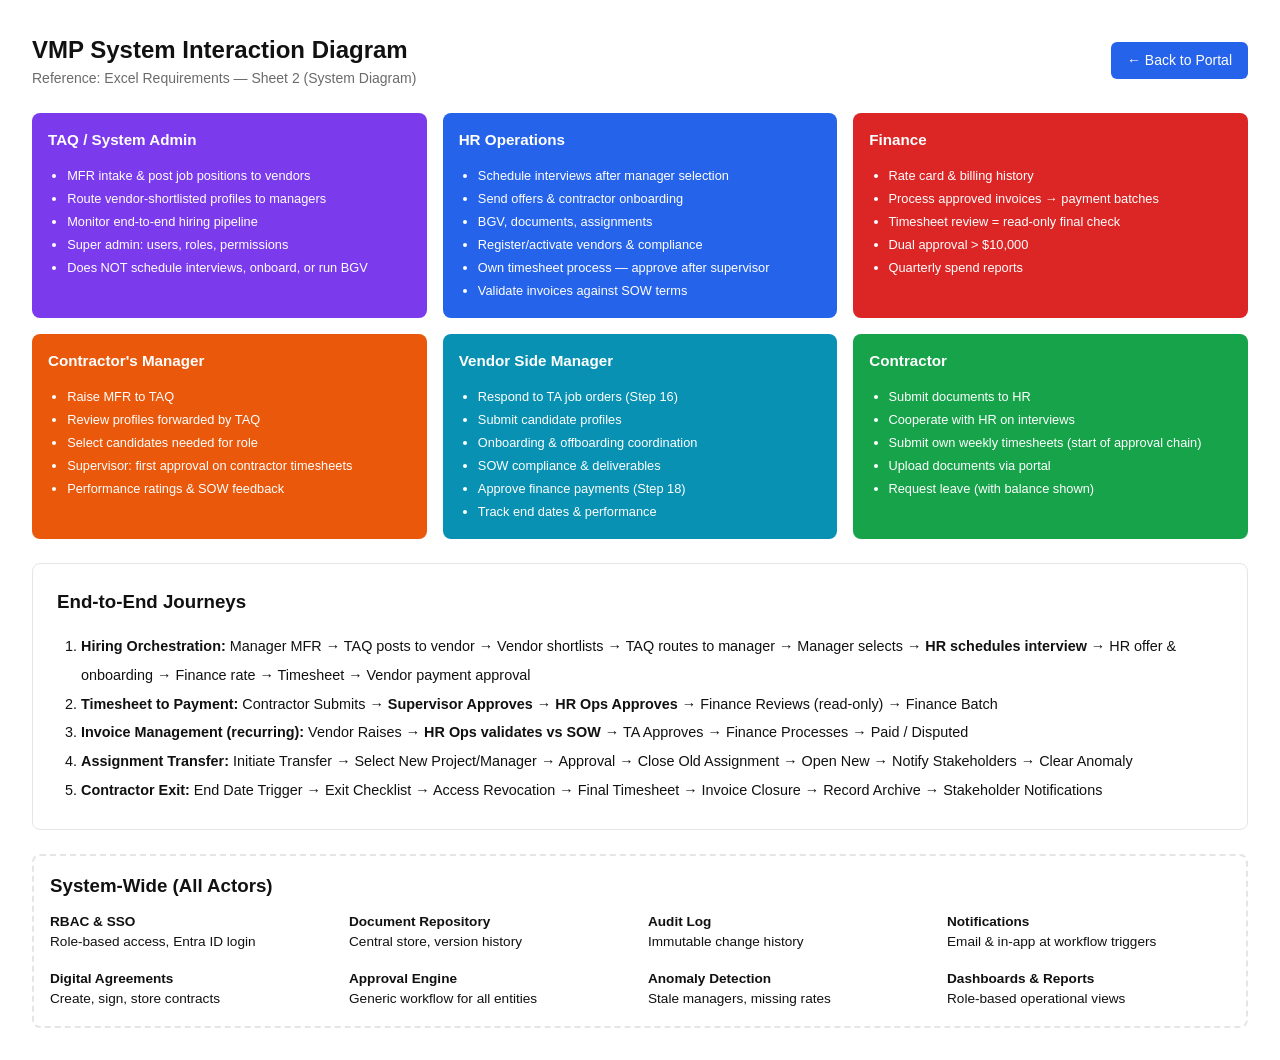
==== commit 0366ea2b: "Simplify Finance timesheet review to a read-only final check. Align mockup flows and docs so Finance" ====
--- a/system-diagram.html
+++ b/system-diagram.html
@@ -95,7 +95,7 @@
       <h3>End-to-End Journeys</h3>
       <ol>
         <li><strong>Hiring Orchestration:</strong> Manager MFR → TAQ posts to vendor → Vendor shortlists → TAQ routes to manager → Manager selects → <strong>HR schedules interview</strong> → HR offer & onboarding → Finance rate → Timesheet → Vendor payment approval</li>
-        <li><strong>Timesheet to Payment:</strong> Contractor Submits → <strong>Supervisor Approves</strong> → <strong>HR Ops Approves</strong> → Finance Final Check (pay rates, dates, anomalies) → Clear for Vendor Pay / Block → Finance Batch → Vendor Pay</li>
+        <li><strong>Timesheet to Payment:</strong> Contractor Submits → <strong>Supervisor Approves</strong> → <strong>HR Ops Approves</strong> → Finance Reviews (read-only) → Finance Batch</li>
         <li><strong>Invoice Management (recurring):</strong> Vendor Raises → <strong>HR Ops validates vs SOW</strong> → TA Approves → Finance Processes → Paid / Disputed</li>
         <li><strong>Assignment Transfer:</strong> Initiate Transfer → Select New Project/Manager → Approval → Close Old Assignment → Open New → Notify Stakeholders → Clear Anomaly</li>
         <li><strong>Contractor Exit:</strong> End Date Trigger → Exit Checklist → Access Revocation → Final Timesheet → Invoice Closure → Record Archive → Stakeholder Notifications</li>
